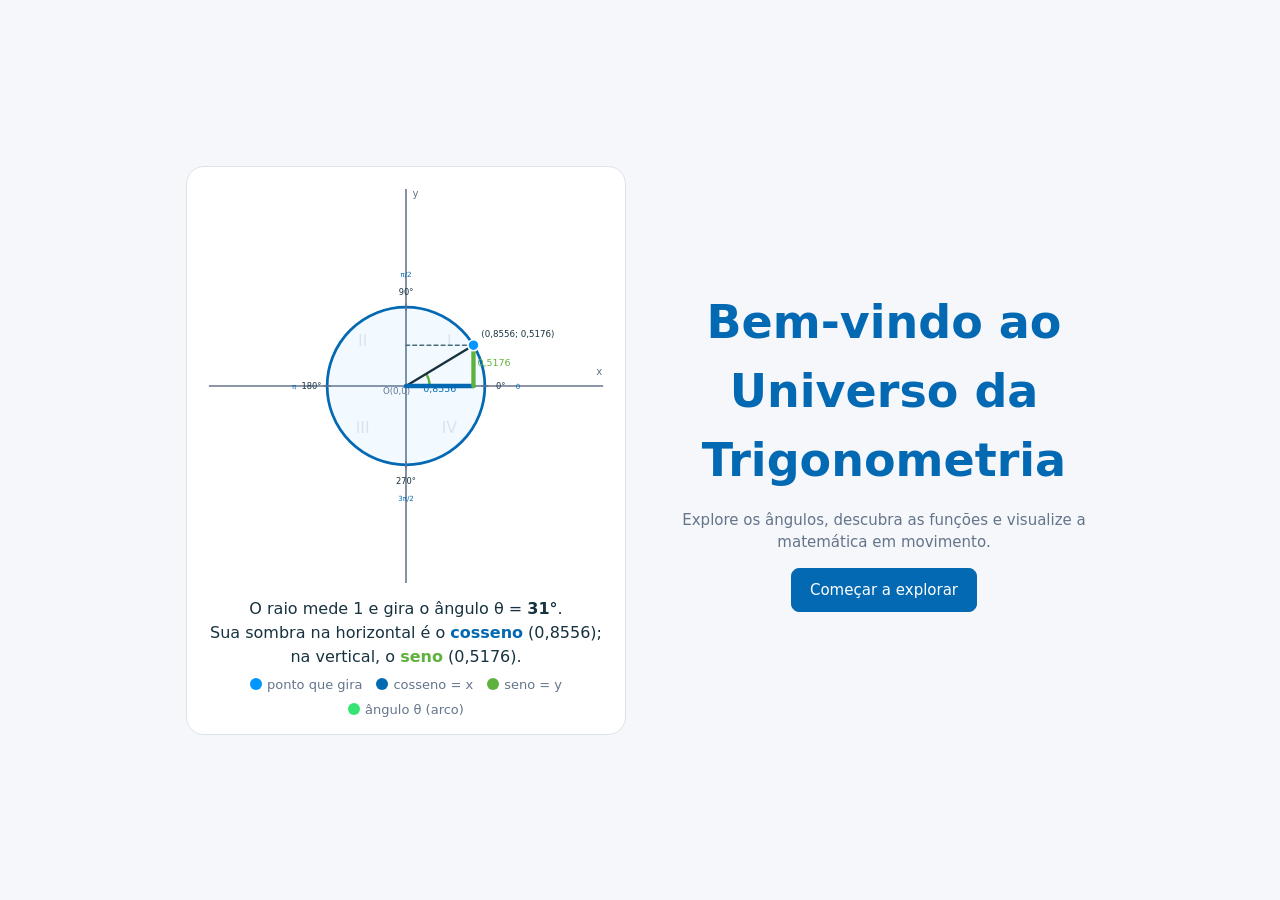
==== denilson.html @ b84fba17 "Denilson" ====
<!doctype html><html lang="pt-BR"><head><meta charset="utf-8"><meta name="viewport" content="width=device-width, initial-scale=1, viewport-fit=cover"><title>Universo da Trigonometria</title>
<style>
:root{--b1:#0369B3;--b2:#0396FE;--g1:#5FB13E;--g2:#36E473;--sl:#4A6C76;--bg:#F5F7FA;--cd:#fff;--tx:#17323f;--mu:#64748B;--bd:#dbe3ea;box-sizing:border-box;padding-top:env(safe-area-inset-top,0px);padding-bottom:env(safe-area-inset-bottom,0px)}
@media(prefers-color-scheme:dark){:root:not([data-theme="light"]){--bg:#0e1a22;--cd:#16262f;--tx:#e8f1f5;--mu:#93a6b0;--bd:#27404b}}
:root[data-theme="dark"]{--bg:#0e1a22;--cd:#16262f;--tx:#e8f1f5;--mu:#93a6b0;--bd:#27404b}
html{scroll-padding-top:env(safe-area-inset-top,0px)}*{box-sizing:border-box}
body{margin:0;background:var(--bg);color:var(--tx);font:15px/1.5 "Segoe UI",system-ui,-apple-system,Roboto,sans-serif}
button,select,input{font:inherit}button{background:var(--cd);color:var(--tx);border:1px solid var(--bd);border-radius:8px;padding:6px 12px;cursor:pointer}
button:hover{border-color:var(--b2)}button.on{background:var(--b2);border-color:var(--b2);color:#fff}button.pri{background:var(--b1);color:#fff;border-color:var(--b1);padding:10px 18px}
input[type=range]{width:100%;accent-color:var(--b2)}input[type=text],input[type=number],select{background:var(--cd);color:var(--tx);border:1px solid var(--bd);border-radius:8px;padding:9px 12px}
#wel{min-height:100vh;display:flex;flex-wrap:wrap;align-items:center;justify-content:center;gap:28px 48px;padding:24px;text-align:center}.wb{width:min(440px,92vw);background:var(--cd);border:1px solid var(--bd);border-radius:18px;padding:14px}.wb svg{max-height:60vh}#wc{font-size:16px;margin:6px 0}.lg{display:flex;flex-wrap:wrap;gap:6px 14px;justify-content:center;font-size:13px;color:var(--mu)}.lg i{display:inline-block;width:12px;height:12px;border-radius:50%;margin-right:5px;vertical-align:-1px}.wf{display:flex;flex-direction:column;align-items:center;gap:14px;width:min(420px,92vw);position:relative;z-index:2}#nm{font-size:16px;width:100%}
#wel h1{font-size:clamp(28px,5vw,46px);margin:0;color:var(--b1);max-width:16em}#wel p{color:var(--mu);margin:0;max-width:30em}
#app{display:none;min-height:100vh;grid-template-rows:auto 1fr;grid-template-columns:240px 1fr}
header{grid-column:1/3;display:flex;align-items:center;gap:12px;padding:10px 18px;background:var(--b1);color:#fff;flex-wrap:wrap}
header b{font-size:17px}header span{opacity:.85}header .sp{flex:1}header button{background:rgba(255,255,255,.15);color:#fff;border-color:rgba(255,255,255,.35)}
nav{padding:12px;border-right:1px solid var(--bd);display:flex;flex-direction:column;gap:3px;background:var(--cd)}
nav button{text-align:left;border:0;background:none;padding:8px 10px;display:flex;gap:10px;color:var(--mu)}nav button i{width:18px;font-style:normal;color:var(--b2);text-align:center}
nav button.on{background:rgba(3,150,254,.14);color:var(--b1);font-weight:600}
main{padding:18px;min-width:0;animation:f .25s}@keyframes f{from{opacity:0}}@media(prefers-reduced-motion:reduce){main{animation:none}}
.card{background:var(--cd);border:1px solid var(--bd);border-radius:14px;padding:16px;margin-bottom:14px}.card h3{margin:0 0 8px;color:var(--b1)}
.grid{display:grid;grid-template-columns:repeat(auto-fill,minmax(210px,1fr));gap:12px}.grid .card{cursor:pointer;margin:0}.grid .card:hover{border-color:var(--b2)}
.lab{display:grid;grid-template-columns:minmax(0,1fr) minmax(0,1.15fr);gap:14px}.two{display:grid;grid-template-columns:minmax(0,1fr) minmax(0,1fr);gap:14px}
.chips{display:flex;flex-wrap:wrap;gap:6px;margin:8px 0}.row{display:flex;gap:8px;align-items:center;flex-wrap:wrap;margin:6px 0}
svg{width:100%;height:auto;touch-action:none;color:var(--tx);display:block}#cv,#ca,#ce{cursor:grab;max-height:76vh}
.val{display:flex;justify-content:space-between;border-bottom:1px solid var(--bd);padding:3px 0}.val b{color:var(--g1)}
.f{font-family:Cambria,"Times New Roman",serif;font-size:17px;color:var(--b1);background:rgba(3,150,254,.08);border-radius:8px;padding:6px 10px;margin:6px 0;display:block}
table{border-collapse:collapse;width:100%}td,th{border-bottom:1px solid var(--bd);padding:5px 8px;text-align:left}th{color:var(--mu);font-weight:600}.ok{color:var(--g1);font-weight:700}.no{color:#c0392b;font-weight:700}
@media(max-width:820px){#app{grid-template-columns:1fr}header{grid-column:1}nav{flex-direction:row;overflow-x:auto;border-right:0;border-bottom:1px solid var(--bd)}nav button{white-space:nowrap}.lab,.two{grid-template-columns:1fr}}
</style></head><body>
<div id="wel"><div class="wb"><svg id="wi" viewBox="-2.6 -2.6 5.2 5.2" aria-label="Círculo trigonométrico animado"></svg><div id="wc"></div><div class="lg"><span><i style="background:#0396FE"></i>ponto que gira</span><span><i style="background:#0369B3"></i>cosseno = x</span><span><i style="background:#5FB13E"></i>seno = y</span><span><i style="background:#36E473"></i>ângulo θ (arco)</span></div></div><div class="wf"><h1>Bem-vindo ao Universo da Trigonometria</h1><p>Explore os ângulos, descubra as funções e visualize a matemática em movimento.</p>
<button class="pri" id="go">Começar a explorar</button></div></div>
<div id="app"><header><b>Universo da Trigonometria</b><span id="sc"></span><span class="sp"></span><span id="gr"></span><button id="hm">Início</button><button id="th">Modo escuro</button></header><nav id="nv"></nav><main id="mn"></main></div>
<script>
const $=s=>document.querySelector(s),P=Math.PI,T=2*P,mn=$('#mn');
const F={sin:Math.sin,cos:Math.cos,tan:Math.tan,cot:x=>1/Math.tan(x),sec:x=>1/Math.cos(x),csc:x=>1/Math.sin(x)};
const N={sin:'sen',cos:'cos',tan:'tg',cot:'cotg',sec:'sec',csc:'cossec'};
const CL={sin:'#5FB13E',cos:'#0369B3',tan:'#0396FE',cot:'#4A6C76',sec:'#36E473',csc:'#4A6C76'},DS={sec:'6 4',csc:'6 4'};
const AS={tan:[P/2,P],sec:[P/2,P],cot:[0,P],csc:[0,P]};
const S={a:P/6,fns:['sin','cos'],sh:{sin:1,cos:1,tan:0,cot:0,sec:0,csc:0,proj:1,aux:1,val:1},cx:P,cy:0,sc:70,name:''};
const g=(a,b)=>b?g(b,a%b):a,md=(a,m)=>((a%m)+m)%m,R=a=>a[Math.random()*a.length|0];
const fm=v=>isFinite(v)&&Math.abs(v)<1e6?(+v.toFixed(4)+'').replace('.',','):'Não definida';
function V(n,a){const c=Math.cos(a),s=Math.sin(a);if((n=='tan'||n=='sec')&&Math.abs(c)<1e-9||(n=='cot'||n=='csc')&&Math.abs(s)<1e-9)return NaN;return F[n](a)}
function rl(d){d=Math.round(d);if(!d)return'0';const k=g(Math.abs(d),180),n=d/k,m=180/k,p=n==1?'π':n==-1?'−π':(n+'').replace('-','−')+'π';return m==1?p:p+'/'+m}
const EX={0:['0','1'],30:['1/2','√3/2'],45:['√2/2','√2/2'],60:['√3/2','1/2'],90:['1','0']},TX={0:'0',30:'√3/3',45:'1',60:'√3'};
const sg=(t,n)=>t=='0'?t:(n?'−':'')+t;
function ex(deg){const r=Math.round(deg);if(Math.abs(deg-r)>1e-6)return null;const d=md(r,360),q=d<=90?d:d<=180?180-d:d<=270?d-180:360-d;if(!(q in EX))return null;const sn=d>180,cn=d>90&&d<270;return{sin:sg(EX[q][0],sn),cos:sg(EX[q][1],cn),tan:q==90?'Não definida':sg(TX[q],sn!=cn)}}
const quad=a=>{const d=md(a*180/P,360);return Math.abs(d%90)<1e-6||Math.abs(d%90-90)<1e-6?'Sobre o eixo':['I','II','III','IV'][Math.floor(d/90)]+' quadrante'};
// ---------- círculo ----------
function dc(a,o={}){const sh=o.sh||S.sh,c=Math.cos(a),s=Math.sin(a),t=V('tan',a),k=V('cot',a),Z=v=>Math.max(-40,Math.min(40,v));let h='';
const L=(x1,y1,x2,y2,col,w=.03,d)=>`<line x1="${x1}" y1="${-y1}" x2="${x2}" y2="${-y2}" stroke="${col}" stroke-width="${w}" ${d?`stroke-dasharray="${d}"`:''} stroke-linecap="round"/>`;
const X=(x,y,t,sz=.13,col='var(--mu)',an='middle')=>`<text x="${x}" y="${-y}" font-size="${sz}" fill="${col}" text-anchor="${an}">${t}</text>`;
h+=`<line x1="-2.5" x2="2.5" y1="0" y2="0" stroke="var(--mu)" stroke-width=".02"/><line y1="-2.5" y2="2.5" x1="0" x2="0" stroke="var(--mu)" stroke-width=".02"/>${X(2.45,.14,'x')}${X(.12,2.4,'y')}${X(-.12,-.1,'O(0,0)',.11)}<circle r="1" fill="rgba(3,150,254,.05)" stroke="var(--b1)" stroke-width=".035"/>`;
[['I',.55,.55],['II',-.55,.55],['III',-.55,-.55],['IV',.55,-.55]].forEach(q=>h+=X(q[1],q[2]-.04,q[0],.2,'var(--bd)'));
if(!o.min)for(let d=0;d<360;d+=30){[45,135,225,315].includes(d)||0;h+=''}
const ds=o.min?[0,90,180,270]:[0,30,45,60,90,120,135,150,180,210,225,240,270,300,315,330];
ds.forEach(d=>{const r=d*P/180,cc=Math.cos(r),ss=Math.sin(r);h+=L(cc*.96,ss*.96,cc*1.04,ss*1.04,'var(--mu)',.02)+X(cc*1.2,ss*1.2-.04,d+'°',.105,'var(--tx)')+X(cc*1.42,ss*1.42-.04,rl(d),.09,'var(--b1)')});
if(sh.aux&&!o.min){if(Math.abs(c)>1e-9)h+=L(1,-3,1,3,'var(--bd)',.012);if(Math.abs(s)>1e-9)h+=L(-3,1,3,1,'var(--bd)',.012);h+=L(-c*3,-s*3,c*3,s*3,'var(--bd)',.012)}
if(o.guide)h+=o.guide;
const w=a%T,ar=.3;h+=`<path d="M${ar} 0 A${ar} ${ar} 0 ${Math.abs(w)>P?1:0} ${w>=0?0:1} ${ar*Math.cos(w)} ${-ar*Math.sin(w)}" fill="rgba(54,228,115,.25)" stroke="var(--g1)" stroke-width=".03"/>`;
h+=L(0,0,c,s,'var(--tx)',.03);
if(sh.proj){h+=L(c,s,0,s,'var(--sl)',.018,'.05 .04')+L(c,s,c,0,'var(--sl)',.018,'.05 .04')}
if(sh.cos)h+=L(0,0,c,0,CL.cos,.055);if(sh.sin)h+=L(c,0,c,s,CL.sin,.055);
if(sh.tan&&isFinite(t))h+=L(1,0,1,Z(t),CL.tan,.05);if(sh.sec&&isFinite(t))h+=L(0,0,1,Z(t),CL.sec,.035,'.09 .06');
if(sh.cot&&isFinite(k))h+=L(0,1,Z(k),1,CL.cot,.05);if(sh.csc&&isFinite(k))h+=L(0,0,Z(k),1,CL.csc,.035,'.09 .06');
if(sh.val){if(sh.sin)h+=X(c+(c>=0?.05:-.05),s/2,fm(s),.12,CL.sin,c>=0?'start':'end');if(sh.cos)h+=X(c/2,s>=0?-.08:.17,fm(c),.12,CL.cos);if(sh.tan&&Math.abs(t)<2.4)h+=X(1.05,Z(t)/2,fm(t),.12,CL.tan,'start')}
(o.pts||[]).forEach(p=>h+=`<circle cx="${Math.cos(p)}" cy="${-Math.sin(p)}" r=".055" fill="var(--g2)" stroke="var(--b1)" stroke-width=".02"/>`+X(Math.cos(p)*1.0+.06,-Math.sin(p)*1.0+.0,'',0));
h+=`<circle cx="${c}" cy="${-s}" r=".07" fill="var(--b2)" stroke="#fff" stroke-width=".02"/>`+X(c>=0?c+.1:c-.1,s>=0?s+.1:s-.05,`(${fm(c)}; ${fm(s)})`,.11,'var(--tx)',c>=0?'start':'end');return h}
function svgDrag(el,fn){let on=0;const m=e=>{const p=el.createSVGPoint();p.x=e.clientX;p.y=e.clientY;fn(p.matrixTransform(el.getScreenCTM().inverse()))};el.onpointerdown=e=>{on=1;el.setPointerCapture(e.pointerId);m(e)};el.onpointermove=e=>{if(on)m(e)};el.onpointerup=()=>on=0}
const circDrag=(el,cb)=>svgDrag(el,q=>{S.a=md(Math.atan2(-q.y,q.x),T);cb()});
// ---------- gráfico ----------
const mk=n=>({n,f:F[n],c:CL[n],d:DS[n],as:AS[n],dots:1});
function gr(fns,a,pts=1){const W=720,H=320,ys=58,X=x=>W/2+(x-S.cx)*S.sc,Y=y=>H/2-(y-S.cy)*ys,x0=S.cx-W/2/S.sc,x1=S.cx+W/2/S.sc;let h='';
for(let k=Math.ceil(x0/(P/2));k<=x1/(P/2);k++){const px=X(k*P/2);h+=`<line x1="${px}" x2="${px}" y2="${H}" stroke="var(--bd)" stroke-width="${k%2?.6:1}"/>`;if(S.sc>28||k%2==0)h+=`<text x="${px+3}" y="${H-16}" font-size="10" fill="var(--mu)">${k?rl(k*90):'0'}</text><text x="${px+3}" y="${H-5}" font-size="9" fill="var(--mu)">${k*90}°</text>`}
for(let y=-4;y<=4;y++){h+=`<line y1="${Y(y)}" y2="${Y(y)}" x2="${W}" stroke="var(--bd)" stroke-width=".7"/><text x="3" y="${Y(y)-3}" font-size="10" fill="var(--mu)">${y}</text>`}
h+=`<line x2="${W}" y1="${Y(0)}" y2="${Y(0)}" stroke="var(--tx)" stroke-width="1.2"/><line x1="${X(0)}" x2="${X(0)}" y2="${H}" stroke="var(--tx)" stroke-width="1.2"/>`;
fns.forEach(o=>{if(o.as)for(let k=Math.floor((x0-o.as[0])/o.as[1]);o.as[0]+k*o.as[1]<=x1;k++)h+=`<line x1="${X(o.as[0]+k*o.as[1])}" x2="${X(o.as[0]+k*o.as[1])}" y2="${H}" stroke="${o.c}" stroke-dasharray="4 4" opacity=".6"/>`;
let d='',pv=null;for(let px=0;px<=W;px+=2){const x=x0+px/S.sc,y=o.f(x);if(!isFinite(y)||Math.abs(y)>9){pv=null;continue}d+=(pv===null||Math.abs(y-pv)>3?'M':'L')+px+' '+Y(y).toFixed(1);pv=y}
h+=`<path d="${d}" fill="none" stroke="${o.c}" stroke-width="2.6" ${o.d?`stroke-dasharray="${o.d}"`:''}/>`;
if(o.dots)for(let k=Math.ceil(x0/(P/2));k<=x1/(P/2);k++){const x=k*P/2,y=o.f(x);if(isFinite(y)&&Math.abs(y)<1.001&&Math.abs(y)>-1)h+=`<circle cx="${X(x)}" cy="${Y(y)}" r="3.5" fill="${o.c}" stroke="#fff"/>`}});
if(a!=null)for(let k=-3;k<=3;k++){const x=a+k*T;if(x<x0||x>x1)continue;h+=`<line x1="${X(x)}" x2="${X(x)}" y1="${Y(0)}" y2="${H*(k?.0:1)*0+0||0}" stroke="none"/>`;fns.forEach(o=>{const y=o.n?V(o.n,x):o.f(x);if(isFinite(y)&&Math.abs(y)<9)h+=`<line x1="${X(x)}" x2="${X(x)}" y1="${Y(0)}" y2="${Y(y)}" stroke="${o.c}" stroke-dasharray="3 3"/><circle cx="${X(x)}" cy="${Y(y)}" r="6" fill="var(--b2)" stroke="#fff" stroke-width="2"/>`})}
return h}
function gMount(el,cu,getF,onA){const upd=()=>el.innerHTML=gr(getF(),S.a);const pos=e=>{const p=el.createSVGPoint();p.x=e.clientX;p.y=e.clientY;const q=p.matrixTransform(el.getScreenCTM().inverse());return[S.cx+(q.x-360)/S.sc,S.cy-(q.y-160)/58]};let on=0;
el.onpointerdown=e=>{on=1;el.setPointerCapture(e.pointerId);mv(e,1)};el.onpointermove=e=>mv(e,on);el.onpointerup=()=>on=0;
function mv(e,d){const[x,y]=pos(e);if(cu){const f=getF()[0],v=f.n?V(f.n,x):f.f(x);cu.textContent=`x = ${fm(x)} rad = ${fm(x*180/P)}° ; y = ${fm(v)}`}if(d&&onA){S.a=md(x,T);onA()}}
el.onwheel=e=>{e.preventDefault();S.sc=Math.max(15,Math.min(250,S.sc*(e.deltaY<0?1.1:.9)));upd()};return upd}
const gBtns=id=>`<div class="row" id="${id}"><button data-z="1.25">＋</button><button data-z=".8">−</button><button data-x="-1">←</button><button data-x="1">→</button><button data-y="1">↑</button><button data-y="-1">↓</button><button data-r="1">Reiniciar</button></div>`;
function gWire(id,upd){$('#'+id).onclick=e=>{const d=e.target.dataset;if(d.z)S.sc=Math.max(15,Math.min(250,S.sc*d.z));if(d.x)S.cx+=d.x*1;if(d.y)S.cy+=d.y*.5;if(d.r){S.cx=P;S.cy=0;S.sc=70}upd()}}
// ---------- laboratório ----------
const INFO={sin:['ℝ','[−1, 1]','2π','x = kπ','nenhuma','ímpar: sen(−x) = −sen x'],cos:['ℝ','[−1, 1]','2π','x = π/2 + kπ','nenhuma','par: cos(−x) = cos x'],tan:['x ≠ π/2 + kπ','ℝ','π','x = kπ','x = π/2 + kπ','ímpar'],cot:['x ≠ kπ','ℝ','π','x = π/2 + kπ','x = kπ','ímpar'],sec:['x ≠ π/2 + kπ','(−∞,−1] ∪ [1,∞)','2π','nenhum','x = π/2 + kπ','par'],csc:['x ≠ kπ','(−∞,−1] ∪ [1,∞)','2π','nenhum','x = kπ','ímpar']};
let raf=0;
function lab(pre){S.fns=[...pre];mn.innerHTML=`<div class="lab"><div><div class="card"><svg id="cv" viewBox="-2.6 -2.6 5.2 5.2"></svg><input id="sl" type="range" min="0" max="360" step="1" aria-label="Ângulo"><div class="row"><button id="pl">▶ Animar</button><span style="color:var(--mu)">Arraste o ponto ou use o controle.</span></div><div class="chips" id="tg"></div></div></div><div><div class="card" id="pn"></div><div class="card"><div class="chips" id="fc"></div><svg id="gv" viewBox="0 0 720 320"></svg><div id="cu" style="color:var(--mu);min-height:22px">Passe o cursor sobre o gráfico.</div>${gBtns('gb')}<div id="ig"></div></div></div></div>`;
const tg=[['sin','sen'],['cos','cos'],['tan','tg'],['cot','cotg'],['sec','sec'],['csc','cossec'],['proj','Projeções'],['aux','Linhas auxiliares'],['val','Valores']];
const drawT=()=>{$('#tg').innerHTML=tg.map(t=>`<button data-k="${t[0]}" class="${S.sh[t[0]]?'on':''}">${t[1]}</button>`).join('');$('#fc').innerHTML='Gráficos: '+Object.keys(F).map(n=>`<button data-f="${n}" class="${S.fns.includes(n)?'on':''}" style="${S.fns.includes(n)?'':'border-color:'+CL[n]}">${N[n]}</button>`).join('')};
const gu=gMount($('#gv'),$('#cu'),()=>S.fns.map(mk),()=>upd());
function upd(){const a=S.a,d=a*180/P,e=ex(d);$('#cv').innerHTML=dc(a);$('#sl').value=md(d,360)>359.5&&d<360?0:md(d,360);gu();
const row=(l,v,c)=>`<div class="val"><span style="color:${c||'inherit'}">${l}</span><b>${v}</b></div>`;
$('#pn').innerHTML=row('Ângulo',fm(d)+'°')+row('Radianos',(e||Math.abs(d-Math.round(d))<1e-9?rl(d)+' ≈ ':'')+fm(a)+' rad')+row('Quadrante',quad(a))+['sin','cos','tan','sec','csc','cot'].map(n=>{const v=V(n,a);return row(N[n]+'(θ)'+(n=='sin'?' = y':n=='cos'?' = x':''),(e&&e[n]?e[n]+' ≈ ':'')+fm(v),CL[n])}).join('');
const f=INFO[S.fns[0]];$('#ig').innerHTML=`<div style="color:var(--mu);font-size:13px">${N[S.fns[0]]}(x): domínio ${f[0]} · imagem ${f[1]} · período ${f[2]} · zeros ${f[3]} · assíntotas ${f[4]}</div>`}
$('#sl').oninput=e=>{S.a=e.target.value*P/180;upd()};circDrag($('#cv'),upd);
$('#tg').onclick=e=>{const k=e.target.dataset.k;if(k){S.sh[k]^=1;drawT();upd()}};
$('#fc').onclick=e=>{const k=e.target.dataset.f;if(!k)return;const i=S.fns.indexOf(k);if(i>=0){if(S.fns.length>1)S.fns.splice(i,1)}else S.fns.unshift(k);drawT();upd()};
gWire('gb',upd);cancelAnimationFrame(raf);$('#pl').onclick=e=>{if(e.target.dataset.on){e.target.dataset.on='';e.target.textContent='▶ Animar';return}e.target.dataset.on=1;e.target.textContent='❚❚ Pausar';const b=e.target,st=()=>{if(!b.dataset.on||!b.isConnected)return;S.a=md(S.a+.012,T);upd();raf=requestAnimationFrame(st)};st()};
drawT();upd()}
// ---------- triângulo ----------
function tri(rat){const id='t'+Math.random().toString(36).slice(2,6);const box=document.createElement('div');box.innerHTML=`<svg viewBox="0 0 400 290" id="${id}"></svg><label>Ângulo θ: <b id="${id}v"></b><input type="range" min="5" max="85" value="35" id="${id}s"></label><div id="${id}i"></div>`;
const draw=()=>{const th=+$('#'+id+'s').value,r=th*P/180,L=250,A=[40,260],B=[40+L*Math.cos(r),260],C=[B[0],260-L*Math.sin(r)],t=(x,y,s,c)=>`<text x="${x}" y="${y}" font-size="13" fill="${c}" text-anchor="middle">${s}</text>`;
$('#'+id).innerHTML=`<polygon points="${A} ${B} ${C}" fill="rgba(3,150,254,.08)" stroke="var(--b1)" stroke-width="2.5"/><path d="M${B[0]-14} 260v-14h14" fill="none" stroke="var(--mu)"/><path d="M${A[0]+36} 260A36 36 0 0 0 ${A[0]+36*Math.cos(r)} ${260-36*Math.sin(r)}" fill="none" stroke="var(--g1)" stroke-width="2.5"/>${t(A[0]+62,254,'θ','var(--g1)')}${t((A[0]+B[0])/2,282,'cateto adjacente','var(--b1)')}${t(B[0]+8,(260+C[1])/2,'cateto oposto','var(--b1)').replace('text-anchor="middle"','text-anchor="end"')}${t((A[0]+B[0])/2-30,(260+C[1])/2-12,'hipotenusa','var(--g1)')}`;
$('#'+id+'v').textContent=th+'°';const o=10*Math.sin(r),aj=10*Math.cos(r);$('#'+id+'i').innerHTML=`<div class="val"><span>Hipotenusa = 10 · oposto</span><b>${fm(o)} · adjacente ${fm(aj)}</b></div><div class="val"><span>Complemento · suplemento</span><b>${90-th}° · ${180-th}°</b></div>`+(rat?['sen(θ) = oposto/hipotenusa = '+fm(o/10),'cos(θ) = adjacente/hipotenusa = '+fm(aj/10),'tg(θ) = oposto/adjacente = '+fm(o/aj),'sec(θ) = 1/cos θ = '+fm(10/aj),'cossec(θ) = 1/sen θ = '+fm(10/o),'cotg(θ) = 1/tg θ = '+fm(aj/o)].map(x=>`<span class="f">${x}</span>`).join(''):`<div class="val"><span>Tipo de ângulo</span><b>agudo (θ &lt; 90°)</b></div>`)};
setTimeout(()=>{$('#'+id+'s').oninput=draw;draw()});return box.innerHTML}
// ---------- módulos ----------
const card=(t,b)=>`<div class="card"><h3>${t}</h3>${b}</div>`,f=t=>`<span class="f">${t}</span>`;
function intro(){mn.innerHTML=`<div class="two"><div>${card('O que é trigonometria?','<p>Do grego <i>trigonon</i> (triângulo) e <i>metron</i> (medida): estuda a relação entre ângulos e lados. Nasceu na astronomia e na navegação, e hoje aparece em engenharia, física, eletricidade e computação gráfica.</p>')}${card('Lados do triângulo retângulo','<p>A <b>hipotenusa</b> fica oposta ao ângulo reto. Em relação a θ, o <b>cateto oposto</b> está à frente dele e o <b>adjacente</b> está ao lado.</p>'+f('a² = b² + c²'))}${card('Tipos de ângulo e unidades','<p>Agudo (&lt;90°), reto (90°), obtuso (90°–180°), raso (180°). Complemento: 90° − θ. Suplemento: 180° − θ.</p>'+f('180° = π rad &nbsp;⇒&nbsp; rad = graus · π/180'))}</div>${card('Explore: altere θ',tri(0))}</div>`}
function ang(){mn.innerHTML=`<div class="two"><div class="card"><svg id="ca" viewBox="-2.6 -2.6 5.2 5.2"></svg><label>Ângulo (−720° a 720°): <input type="number" id="an" value="30" style="width:90px"><input type="range" id="as" min="-720" max="720" value="30"></label></div><div><div class="card" id="ai"></div>${card('Tabela de conversões','<table><tr><th>Graus</th><th>Radianos</th><th>Graus</th><th>Radianos</th></tr>'+[0,30,45,60,90,120,135,150].map((d,i)=>`<tr><td>${d}°</td><td>${rl(d)}</td><td>${[180,210,225,240,270,300,315,360][i]}°</td><td>${rl([180,210,225,240,270,300,315,360][i])}</td></tr>`).join('')+'</table>')}</div></div>`;
let d=30;const u=()=>{S.a=d*P/180;$('#ca').innerHTML=dc(S.a,{sh:{proj:1,sin:0},min:1});$('#an').value=d;$('#as').value=d;const c=md(d,360);$('#ai').innerHTML=`<h3>Medidas</h3><div class="val"><span>Graus</span><b>${d}°</b></div><div class="val"><span>Radianos</span><b>${Number.isInteger(d)?rl(d)+' ≈ ':''}${fm(d*P/180)}</b></div><div class="val"><span>Quadrante</span><b>${quad(S.a)}</b></div><div class="val"><span>Sentido</span><b>${d>0?'positivo (anti-horário)':d<0?'negativo (horário)':'sem rotação'}</b></div><div class="val"><span>Voltas completas</span><b>${Math.trunc(d/360)}</b></div><div class="val"><span>Menor ângulo côngruo (0°–360°)</span><b>${c}°</b></div><div class="val"><span>Coterminais</span><b>${c}° + k·360°</b></div><div class="val"><span>Comprimento do arco (r=1)</span><b>${fm(Math.abs(d*P/180))}</b></div>`};
$('#an').oninput=e=>{d=+e.target.value||0;u()};$('#as').oninput=e=>{d=+e.target.value;u()};svgDrag($('#ca'),q=>{d=Math.round(md(Math.atan2(-q.y,q.x),T)*180/P);u()});u()}
function raz(){const items=[['Seno','sen(θ) = cateto oposto / hipotenusa','No círculo: coordenada y do ponto.'],['Cosseno','cos(θ) = cateto adjacente / hipotenusa','No círculo: coordenada x do ponto.'],['Tangente','tg(θ) = cateto oposto / cateto adjacente = sen θ / cos θ','Inclinação de uma rampa: 45° → tg = 1.'],['Secante, cossecante, cotangente','sec θ = 1/cos θ · cossec θ = 1/sen θ · cotg θ = 1/tg θ','Inversos das razões principais.']];
mn.innerHTML=`<div class="two"><div>${items.map(i=>card(i[0],f(i[1])+`<p>${i[2]}</p>`)).join('')}${card('Exemplo resolvido','<p>Rampa com 30° e 10 m de comprimento: altura = 10 · sen 30° = 10 · 1/2 = <b>5 m</b>.</p>')}</div>${card('Triângulo interativo',tri(1))}</div>`}
function fun(){let n='sin';const sl=`<input type="range" id="fa" min="0" max="360" value="${md(S.a*180/P,360)|0}">`;mn.innerHTML=`<div class="card"><div class="chips" id="ft"></div><div class="two"><div id="fi"></div><div><svg id="gv" viewBox="0 0 720 320"></svg>${sl}${gBtns('gb')}</div></div></div>`;
S.cx=P;S.cy=0;S.sc=70;const gu=gMount($('#gv'),null,()=>[mk(n)],()=>{$('#fa').value=md(S.a*180/P,360);gu()});
const u=()=>{$('#ft').innerHTML=Object.keys(F).map(k=>`<button data-k="${k}" class="${k==n?'on':''}">${N[k]}</button>`).join('');const i=INFO[n];$('#fi').innerHTML=`<h3>f(x) = ${N[n]}(x)</h3>`+['Domínio','Imagem','Período','Zeros','Assíntotas','Simetria'].map((l,j)=>`<div class="val"><span>${l}</span><b>${i[j]}</b></div>`).join('')+`<p>${{sin:'Oscila entre −1 e 1; é a altura y do ponto no círculo.',cos:'Mesma forma do seno, adiantada em π/2; é a abscissa x.',tan:'Cresce em cada intervalo (−π/2+kπ, π/2+kπ) e vai ao infinito nas assíntotas.',cot:'Decresce em cada intervalo (kπ, (k+1)π); inverso da tangente.',sec:'Inverso do cosseno; nunca assume valores entre −1 e 1.',csc:'Inverso do seno; nunca assume valores entre −1 e 1.'}[n]}</p>`;gu()};
$('#ft').onclick=e=>{if(e.target.dataset.k){n=e.target.dataset.k;u()}};$('#fa').oninput=e=>{S.a=e.target.value*P/180;gu()};gWire('gb',gu);u()}
function idn(){const a=S.a,s=Math.sin(a),c=Math.cos(a),t=V('tan',a),b=P/5,rows=[['sen²x + cos²x = 1',s*s+c*c,1],['tg x = sen x / cos x',t,s/c],['1 + tg²x = sec²x',1+t*t,V('sec',a)**2],['1 + cotg²x = cossec²x',1+V('cot',a)**2,V('csc',a)**2],['sen(x+36°) = sen x cos 36° + cos x sen 36°',Math.sin(a+b),s*Math.cos(b)+c*Math.sin(b)],['sen 2x = 2 sen x cos x',Math.sin(2*a),2*s*c],['cos 2x = cos²x − sen²x',Math.cos(2*a),c*c-s*s],['sen(90° − x) = cos x',Math.sin(P/2-a),c],['sen(180° − x) = sen x',Math.sin(P-a),s],['sen²(x/2) = (1 − cos x)/2',Math.sin(a/2)**2,(1-c)/2]];
mn.innerHTML=`<div class="two"><div class="card"><svg id="ce" viewBox="-2.6 -2.6 5.2 5.2"></svg><input id="is" type="range" min="0" max="360" value="${md(a*180/P,360)|0}"><p>Arraste o ponto: o triângulo de catetos |cos| e |sen| e hipotenusa 1 prova a identidade fundamental (Pitágoras).</p></div><div>${card('Demonstração rápida','<p>No círculo, x = cos θ, y = sen θ e x² + y² = 1. Dividindo por cos²θ: 1 + tg²θ = sec²θ. Dividindo por sen²θ: cotg²θ + 1 = cossec²θ.</p>')}<div class="card" id="il"></div></div></div>`;
const u=()=>{$('#ce').innerHTML=dc(S.a,{sh:{sin:1,cos:1,proj:0,val:1,aux:0},min:1});const a=S.a,s=Math.sin(a),c=Math.cos(a),t=V('tan',a),b=P/5,Q=[['sen²x + cos²x = 1',s*s+c*c,1],['tg x = sen x / cos x',t,s/c],['1 + tg²x = sec²x',1+t*t,V('sec',a)**2],['1 + cotg²x = cossec²x',1+V('cot',a)**2,V('csc',a)**2],['sen(x+36°) = sen x cos 36° + cos x sen 36°',Math.sin(a+b),s*Math.cos(b)+c*Math.sin(b)],['sen 2x = 2 sen x cos x',Math.sin(2*a),2*s*c],['cos 2x = cos²x − sen²x',Math.cos(2*a),c*c-s*s],['sen(90° − x) = cos x',Math.sin(P/2-a),c],['sen(180° − x) = sen x',Math.sin(P-a),s],['sen²(x/2) = (1 − cos x)/2',Math.sin(a/2)**2,(1-c)/2]];
$('#il').innerHTML=`<h3>Verificação numérica em x = ${fm(a*180/P)}°</h3><table><tr><th>Identidade</th><th>Esq.</th><th>Dir.</th></tr>${Q.map(r=>`<tr><td>${r[0]}</td><td>${fm(r[1])}</td><td>${fm(r[2])}</td></tr>`).join('')}</table>`};
$('#is').oninput=e=>{S.a=e.target.value*P/180;u()};circDrag($('#ce'),()=>{$('#is').value=md(S.a*180/P,360);u()});u()}
function eqn(){let fn='sin',v=.5;mn.innerHTML=`<div class="two"><div class="card"><svg id="ce" viewBox="-2.6 -2.6 5.2 5.2"></svg></div><div><div class="card"><div class="chips" id="eb"></div><label>Valor c: <b id="ev"></b><input type="range" id="er" min="-1" max="1" step=".05"></label><div id="eo"></div></div>${card('Exemplo passo a passo','<p>2·sen(x) − 1 = 0</p><p>1) Isole: sen x = 1/2.<br>2) Ângulo de referência: arcsen(1/2) = π/6.<br>3) Seno positivo → I e II quadrantes: x = π/6 e x = π − π/6 = 5π/6.<br>4) Solução geral: x = π/6 + 2kπ ou x = 5π/6 + 2kπ, k ∈ ℤ.</p>')}</div></div>`;
const u=()=>{const al=fn=='sin'?Math.asin(v):fn=='cos'?Math.acos(v):Math.atan(v),p=fn=='sin'?[al,P-al]:fn=='cos'?[al,-al]:[al,al+P],ps=p.map(x=>md(x,T)),dd=ps.map(x=>Math.round(x*180/P*100)/100);
const gd=fn=='sin'?`<line x1="-2.5" x2="2.5" y1="${-v}" y2="${-v}" stroke="var(--g1)" stroke-width=".03"/>`:fn=='cos'?`<line y1="-2.5" y2="2.5" x1="${v}" x2="${v}" stroke="var(--g1)" stroke-width=".03"/>`:`<line x1="-2.5" y1="${2.5*v}" x2="2.5" y2="${-2.5*v}" stroke="var(--g1)" stroke-width=".03"/>`;
$('#ce').innerHTML=dc(ps[0],{sh:{aux:0,proj:0,sin:0,val:0},min:1,guide:gd,pts:ps});
$('#eb').innerHTML=[['sin','sen x = c'],['cos','cos x = c'],['tan','tg x = c']].map(x=>`<button data-k="${x[0]}" class="${fn==x[0]?'on':''}">${x[1]}</button>`).join('');$('#ev').textContent=fm(v);$('#er').min=fn=='tan'?-3:-1;$('#er').max=fn=='tan'?3:1;$('#er').value=v;
$('#eo').innerHTML=`<div class="val"><span>Soluções em [0°, 360°)</span><b>${[...new Set(dd)].join('°, ')}°</b></div><div class="val"><span>Em radianos</span><b>${fm(ps[0])}; ${fm(ps[1])}</b></div>`+f(fn=='tan'?`x = ${fm(al)} + kπ, k ∈ ℤ`:`x = ${fm(p[0])} + 2kπ ou x = ${fm(p[1])} + 2kπ`)};
$('#eb').onclick=e=>{if(e.target.dataset.k){fn=e.target.dataset.k;v=Math.max(-1,Math.min(1,v));u()}};$('#er').oninput=e=>{v=+e.target.value;u()};u()}
function trf(){let n='sin',A=1,B=1,C=0,D=0;S.cx=0;S.cy=0;S.sc=45;mn.innerHTML=`<div class="card"><div class="chips" id="tb"></div><svg id="gv" viewBox="0 0 720 320"></svg>${gBtns('gb')}<div class="two" id="ts"></div><div id="to"></div></div>`;
const fs=()=>[{n:null,f:x=>F[n](x),c:'var(--mu)',d:'4 4'},{n:null,f:x=>A*F[n](B*x+C)+D,c:'#0396FE'}];const gu=gMount($('#gv'),null,fs);
const sl=[['A','Amplitude A',-3,3],['B','Frequência B',.25,4],['C','Deslocamento horizontal C',-6.3,6.3],['D','Deslocamento vertical D',-2,2]];
$('#ts').innerHTML=sl.map(s=>`<label>${s[1]}: <b id="v${s[0]}"></b><input type="range" data-p="${s[0]}" min="${s[2]}" max="${s[3]}" step=".05" value="${{A,B,C,D}[s[0]]}"></label>`).join('');
const u=()=>{$('#tb').innerHTML=['sin','cos','tan'].map(k=>`<button data-k="${k}" class="${k==n?'on':''}">A·${N[k]}(Bx + C) + D</button>`).join('');sl.forEach(s=>$('#v'+s[0]).textContent=fm({A,B,C,D}[s[0]]));
$('#to').innerHTML=f(`f(x) = ${fm(A)}·${N[n]}(${fm(B)}x + ${fm(C)}) + ${fm(D)}`)+`<div class="val"><span>Período</span><b>${fm((n=='tan'?P:T)/Math.abs(B))} rad</b></div>`+(n!='tan'?`<div class="val"><span>Amplitude</span><b>${fm(Math.abs(A))}</b></div>`:'')+`<div class="val"><span>Deslocamento de fase −C/B</span><b>${fm(-C/B)}</b></div><div class="val"><span>Linha média y</span><b>${fm(D)}</b></div><p style="color:var(--mu)">A estica na vertical (A&lt;0 reflete); B comprime na horizontal; C desloca para a esquerda (C&gt;0); D sobe o gráfico.</p>`;gu()};
$('#tb').onclick=e=>{if(e.target.dataset.k){n=e.target.dataset.k;u()}};$('#ts').oninput=e=>{const q={A,B,C,D};q[e.target.dataset.p]=+e.target.value;({A,B,C,D}=q);u()};gWire('gb',gu);u()}
function app(){mn.innerHTML=`<div class="two"><div class="card"><svg id="tr" viewBox="0 0 420 260"></svg><label>Distância: <b id="dv"></b><input type="range" id="dd" min="5" max="50" value="20"></label><label>Ângulo de elevação: <b id="av"></b><input type="range" id="aa" min="10" max="80" value="40"></label><div id="ar"></div></div><div>${card('Medir alturas','<p>De uma distância d e com ângulo de elevação θ, a altura é h = d·tg θ (+ altura dos olhos). Usado por topógrafos e engenheiros.</p>')}${card('Outras aplicações','<p><b>Arquitetura e construção:</b> inclinação de telhados e rampas. <b>Física:</b> decomposição de forças e ondas. <b>Eletricidade:</b> corrente alternada v(t) = V·sen(ωt). <b>Astronomia:</b> paralaxe e distâncias. <b>Navegação:</b> rumos e triangulação por GPS.</p>')}</div></div>`;
const u=()=>{const d=+$('#dd').value,a=+$('#aa').value,h=d*Math.tan(a*P/180),k=Math.min(7,320/d),m=Math.min(1.2,150/(h+1.6));$('#dv').textContent=d+' m';$('#av').textContent=a+'°';const x0=40,y0=230,w=Math.min(340,d*7),hh=Math.min(200,h*5.2);
$('#tr').innerHTML=`<line x1="10" x2="410" y1="${y0}" y2="${y0}" stroke="var(--mu)"/><polygon points="${x0},${y0} ${x0+w},${y0} ${x0+w},${y0-hh}" fill="rgba(95,177,62,.15)" stroke="var(--g1)" stroke-width="2.5"/><text x="${x0+w+6}" y="${y0-hh/2}" font-size="13" fill="var(--b1)">h</text><text x="${x0+w/2}" y="${y0+16}" font-size="13" fill="var(--b1)" text-anchor="middle">d</text><text x="${x0+34}" y="${y0-6}" font-size="12" fill="var(--g1)">θ</text>`;
$('#ar').innerHTML=f(`h = ${d} · tg ${a}° ≈ ${fm(h)} m`)};$('#dd').oninput=u;$('#aa').oninput=u;u()}
// ---------- exercícios ----------
const nr=[['1',1],['−1',-1],['√3',Math.sqrt(3)],['−√3',-Math.sqrt(3)],['√3/3',1/Math.sqrt(3)],['−√3/3',-1/Math.sqrt(3)]];
const QS=[[()=>{const d=R([30,45,60,120,135,150,210,240,300]);return{q:`Converta ${d}° para radianos.`,o:[rl(d),rl(d+30),rl(d+90),rl(d+15)],e:`${d}·π/180 = ${rl(d)}.`}},()=>{const d=R([20,50,100,130,200,250,290,340]),q=['I','II','III','IV'];return{q:`Em que quadrante está ${d}°?`,o:[q[Math.floor(d/90)],...q.filter((_,i)=>i!=Math.floor(d/90))],e:`Cada quadrante tem 90°: ${d}° está no ${q[Math.floor(d/90)]}.`}}],
[()=>{const d=R([30,45,60,120,135,150,210,225,240,300,315,330]),e=ex(d),all=['1/2','√2/2','√3/2','−1/2','−√2/2','−√3/2'];return{q:`Quanto vale sen(${d}°)?`,o:[e.sin,...all.filter(x=>x!=e.sin).slice(0,3)],e:`Ângulo de referência e sinal do quadrante: sen ${d}° = ${e.sin}.`}},()=>{const d=R([45,60,30,135,150,225,240,315]),v=Math.tan(d*P/180),c=nr.reduce((a,b)=>Math.abs(b[1]-v)<Math.abs(a[1]-v)?b:a);return{q:`Quanto vale tg(${d}°)?`,o:[c[0],...nr.filter(x=>x!=c).slice(0,3).map(x=>x[0])],e:`tg = sen/cos = ${c[0]}.`}},()=>{const B=R([2,3,4]),t=R(['sen','cos']);return{q:`Qual o período de f(x) = ${t}(${B}x)?`,o:[rl(360/B),rl(360),rl(360*B),rl(180/B)].filter((x,i,a)=>a.indexOf(x)==i),e:`Período = 2π/|B| = ${rl(360/B)}.`}}],
[()=>({q:'Onde estão as assíntotas verticais de f(x) = tg(x)?',o:['x = π/2 + kπ','x = kπ','x = π/2 + 2kπ','x = kπ/2'],e:'tg = sen/cos não existe quando cos x = 0, isto é, x = π/2 + kπ.'}),()=>R([{q:'1 + tg²x é igual a:',o:['sec²x','cossec²x','cos²x','1'],e:'Divida sen² + cos² = 1 por cos².'},{q:'sen(90° − x) é igual a:',o:['cos x','sen x','−cos x','tg x'],e:'Ângulos complementares: sen(90° − x) = cos x.'}]),()=>R([{q:'Soluções de sen x = 1/2 em [0, 2π]:',o:['π/6 e 5π/6','π/3 e 2π/3','π/6 e 7π/6','π/4 e 3π/4'],e:'Seno positivo: I e II quadrantes; referência π/6 → π/6 e π − π/6.'},{q:'Soluções de cos x = 1/2 em [0, 2π]:',o:['π/3 e 5π/3','π/6 e 11π/6','π/3 e 2π/3','π/6 e 5π/6'],e:'Cosseno positivo: I e IV; referência π/3 → π/3 e 2π − π/3.'}])]];
function exe(){let lv=0,pt=[0,0],cur;mn.innerHTML=`<div class="card"><div class="chips" id="lv"></div><div id="qq"></div><div id="pt" style="color:var(--mu)"></div></div>`;
const nx=()=>{cur=R(QS[lv])();const o=cur.o.slice(0,4).map((t,i)=>({t,ok:!i}));o.sort(()=>Math.random()-.5);cur.os=o;draw()};
const draw=(pick)=>{$('#lv').innerHTML=['Básico','Intermediário','Avançado'].map((l,i)=>`<button data-l="${i}" class="${i==lv?'on':''}">${l}</button>`).join('');
$('#qq').innerHTML=`<h3>${cur.q}</h3><div class="chips">${cur.os.map((o,i)=>`<button data-i="${i}" ${pick!=null?'disabled':''}>${o.t}</button>`).join('')}</div>`+(pick!=null?`<p class="${cur.os[pick].ok?'ok':'no'}">${cur.os[pick].ok?'✔ Acertou!':'✘ Resposta correta: '+cur.os.find(o=>o.ok).t}</p><p><b>Resolução:</b> ${cur.e}</p><button class="pri" id="nx">Próximo exercício</button>`:'');$('#pt').textContent=`Acertos: ${pt[0]} de ${pt[1]}`};
$('#lv').onclick=e=>{if(e.target.dataset.l){lv=+e.target.dataset.l;nx()}};$('#qq').onclick=e=>{const t=e.target;if(t.dataset.i){const i=+t.dataset.i;pt[1]++;pt[0]+=cur.os[i].ok;draw(i)}if(t.id=='nx')nx()};nx()}
// ---------- navegação ----------
const SEC=[['Introdução à trigonometria','△',intro],['Ângulos e medidas','∠',ang],['Círculo trigonométrico','◯',()=>lab(['sin','cos'])],['Razões trigonométricas','◺',raz],['Funções trigonométricas','ƒ',fun],['Gráficos trigonométricos','∿',()=>lab(['sin','cos','tan'])],['Secante e cossecante','⌇',()=>lab(['sec','csc'])],['Identidades trigonométricas','≡',idn],['Equações trigonométricas','=',eqn],['Transformações e propriedades','↕',trf],['Aplicações práticas','⚒',app],['Exercícios interativos','✎',exe]];
function home(){$('#sc').textContent='· Início';document.querySelectorAll('nav button').forEach(b=>b.classList.remove('on'));mn.innerHTML=`<div class="card"><h3>Olá, ${S.name}! Vamos explorar a trigonometria?</h3><p>Escolha um módulo ou vá direto ao laboratório, onde círculo e gráficos se movem juntos.</p><button class="pri" onclick="go(-1)">Abrir o laboratório</button></div><div class="grid">${SEC.map((s,i)=>`<div class="card" onclick="go(${i})"><h3>${s[1]} ${s[0]}</h3></div>`).join('')}</div>`}
function go(i){cancelAnimationFrame(raf);const s=i<0?['Laboratório trigonométrico','',()=>lab(['sin','cos','tan'])]:SEC[i];$('#sc').textContent='· '+s[0];document.querySelectorAll('nav button').forEach((b,j)=>b.classList.toggle('on',j==i+1));S.cx=P;S.cy=0;S.sc=70;s[2]();scrollTo(0,0)}
$('#nv').innerHTML=`<button><i>★</i>Laboratório</button>`+SEC.map(s=>`<button><i>${s[1]}</i>${s[0]}</button>`).join('');document.querySelectorAll('nav button').forEach((b,j)=>b.onclick=()=>go(j-1));
let wa=0,wr=requestAnimationFrame(function w(){wa=(wa+.008)%T;const d=Math.round(wa*180/P);$('#wi').innerHTML=dc(wa,{sh:{sin:1,cos:1,proj:1,val:1},min:1});$('#wc').innerHTML=`O raio mede 1 e gira o ângulo θ = <b>${d}°</b>.<br>Sua sombra na horizontal é o <b style="color:#0369B3">cosseno</b> (${fm(Math.cos(wa))}); na vertical, o <b style="color:#5FB13E">seno</b> (${fm(Math.sin(wa))}).`;wr=requestAnimationFrame(w)});$('#go').onclick=()=>{const v='estudante';cancelAnimationFrame(wr);S.name=v;$('#wel').style.display='none';$('#app').style.display='grid';$('#gr').textContent='Olá, '+v+'!';home()};
$('#hm').onclick=home;
$('#th').onclick=()=>{const r=document.documentElement,d=(r.dataset.theme||(matchMedia('(prefers-color-scheme:dark)').matches?'dark':'light'))=='dark';r.dataset.theme=d?'light':'dark';$('#th').textContent=d?'Modo escuro':'Modo claro'};
</script></body></html>
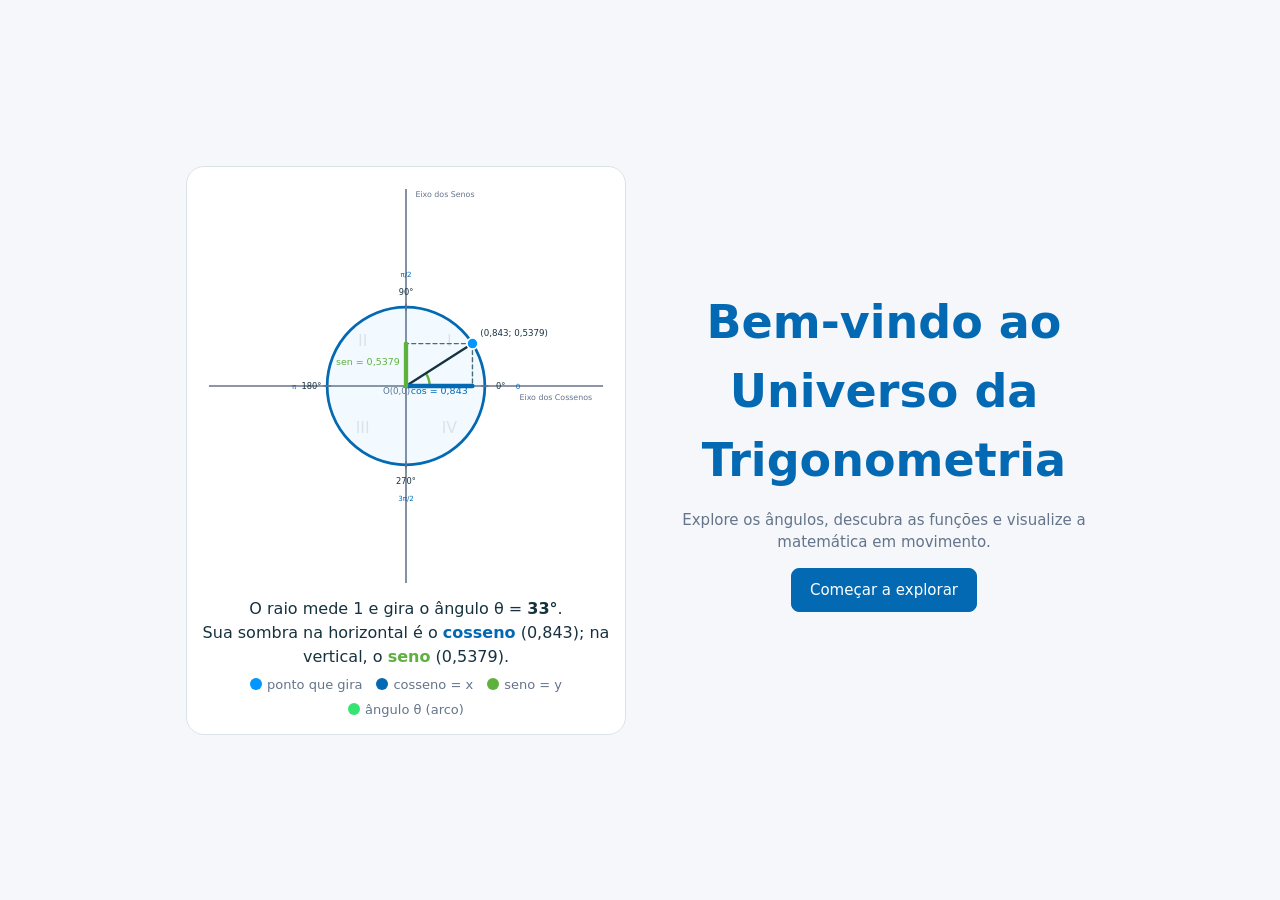
==== commit f3c1dba8: "Denislon seno corrigido" ====
--- a/denilson.html
+++ b/denilson.html
@@ -49,20 +49,20 @@
 function dc(a,o={}){const sh=o.sh||S.sh,c=Math.cos(a),s=Math.sin(a),t=V('tan',a),k=V('cot',a),Z=v=>Math.max(-40,Math.min(40,v));let h='';
 const L=(x1,y1,x2,y2,col,w=.03,d)=>`<line x1="${x1}" y1="${-y1}" x2="${x2}" y2="${-y2}" stroke="${col}" stroke-width="${w}" ${d?`stroke-dasharray="${d}"`:''} stroke-linecap="round"/>`;
 const X=(x,y,t,sz=.13,col='var(--mu)',an='middle')=>`<text x="${x}" y="${-y}" font-size="${sz}" fill="${col}" text-anchor="${an}">${t}</text>`;
-h+=`<line x1="-2.5" x2="2.5" y1="0" y2="0" stroke="var(--mu)" stroke-width=".02"/><line y1="-2.5" y2="2.5" x1="0" x2="0" stroke="var(--mu)" stroke-width=".02"/>${X(2.45,.14,'x')}${X(.12,2.4,'y')}${X(-.12,-.1,'O(0,0)',.11)}<circle r="1" fill="rgba(3,150,254,.05)" stroke="var(--b1)" stroke-width=".035"/>`;
+h+=`<line x1="-2.5" x2="2.5" y1="0" y2="0" stroke="var(--mu)" stroke-width=".02"/><line y1="-2.5" y2="2.5" x1="0" x2="0" stroke="var(--mu)" stroke-width=".02"/>${X(1.9,-.18,'Eixo dos Cossenos',.1)}${X(.12,2.4,'Eixo dos Senos',.1,'var(--mu)','start')}${X(-.12,-.1,'O(0,0)',.11)}<circle r="1" fill="rgba(3,150,254,.05)" stroke="var(--b1)" stroke-width=".035"/>`;
 [['I',.55,.55],['II',-.55,.55],['III',-.55,-.55],['IV',.55,-.55]].forEach(q=>h+=X(q[1],q[2]-.04,q[0],.2,'var(--bd)'));
 if(!o.min)for(let d=0;d<360;d+=30){[45,135,225,315].includes(d)||0;h+=''}
 const ds=o.min?[0,90,180,270]:[0,30,45,60,90,120,135,150,180,210,225,240,270,300,315,330];
 ds.forEach(d=>{const r=d*P/180,cc=Math.cos(r),ss=Math.sin(r);h+=L(cc*.96,ss*.96,cc*1.04,ss*1.04,'var(--mu)',.02)+X(cc*1.2,ss*1.2-.04,d+'°',.105,'var(--tx)')+X(cc*1.42,ss*1.42-.04,rl(d),.09,'var(--b1)')});
-if(sh.aux&&!o.min){if(Math.abs(c)>1e-9)h+=L(1,-3,1,3,'var(--bd)',.012);if(Math.abs(s)>1e-9)h+=L(-3,1,3,1,'var(--bd)',.012);h+=L(-c*3,-s*3,c*3,s*3,'var(--bd)',.012)}
+
 if(o.guide)h+=o.guide;
 const w=a%T,ar=.3;h+=`<path d="M${ar} 0 A${ar} ${ar} 0 ${Math.abs(w)>P?1:0} ${w>=0?0:1} ${ar*Math.cos(w)} ${-ar*Math.sin(w)}" fill="rgba(54,228,115,.25)" stroke="var(--g1)" stroke-width=".03"/>`;
 h+=L(0,0,c,s,'var(--tx)',.03);
 if(sh.proj){h+=L(c,s,0,s,'var(--sl)',.018,'.05 .04')+L(c,s,c,0,'var(--sl)',.018,'.05 .04')}
-if(sh.cos)h+=L(0,0,c,0,CL.cos,.055);if(sh.sin)h+=L(c,0,c,s,CL.sin,.055);
-if(sh.tan&&isFinite(t))h+=L(1,0,1,Z(t),CL.tan,.05);if(sh.sec&&isFinite(t))h+=L(0,0,1,Z(t),CL.sec,.035,'.09 .06');
-if(sh.cot&&isFinite(k))h+=L(0,1,Z(k),1,CL.cot,.05);if(sh.csc&&isFinite(k))h+=L(0,0,Z(k),1,CL.csc,.035,'.09 .06');
-if(sh.val){if(sh.sin)h+=X(c+(c>=0?.05:-.05),s/2,fm(s),.12,CL.sin,c>=0?'start':'end');if(sh.cos)h+=X(c/2,s>=0?-.08:.17,fm(c),.12,CL.cos);if(sh.tan&&Math.abs(t)<2.4)h+=X(1.05,Z(t)/2,fm(t),.12,CL.tan,'start')}
+if(sh.cos)h+=L(0,0,c,0,CL.cos,.055);if(sh.sin)h+=L(0,0,0,s,CL.sin,.055);
+if(sh.tan||sh.sec)h+=L(1,-3,1,3,CL.tan,.012)+X(1.06,2.3,'Eixo das Tangentes',.1,CL.tan,'start');if(sh.tan&&isFinite(t))h+=L(1,0,1,Z(t),CL.tan,.055);if(sh.sec&&isFinite(t))h+=L(0,0,1,Z(t),CL.sec,.06);
+if(sh.cot)h+=L(-3,1,3,1,CL.cot,.012)+X(-2.55,1.08,'Eixo das Cotangentes',.1,CL.cot,'start');if(sh.cot&&isFinite(k))h+=L(0,1,Z(k),1,CL.cot,.055);if(sh.csc&&isFinite(k))h+=L(0,0,0,Z(1/s),CL.csc,.055,'.1 .06');
+{const vl=(n,v)=>n+(sh.val?' = '+fm(v):''),cl=v=>Math.max(-2.3,Math.min(2.3,v));if(sh.sin)h+=X(-.08,s/2,vl('sen',s),.12,CL.sin,'end');if(sh.cos)h+=X(c/2,s>=0?-.1:.18,vl('cos',c),.12,CL.cos);if(sh.tan&&isFinite(t))h+=X(1.06,cl(t/2),vl('tg',t),.12,CL.tan,'start');if(sh.sec&&isFinite(t))h+=X(.45,cl(t/2)+.1,vl('sec',1/c),.12,CL.sec,'end');if(sh.cot&&isFinite(k))h+=X(cl(k/2),1.1,vl('cotg',k),.12,CL.cot);if(sh.csc&&isFinite(k))h+=X(.08,cl(1/s/2),vl('cossec',1/s),.12,CL.csc,'start')}
 (o.pts||[]).forEach(p=>h+=`<circle cx="${Math.cos(p)}" cy="${-Math.sin(p)}" r=".055" fill="var(--g2)" stroke="var(--b1)" stroke-width=".02"/>`+X(Math.cos(p)*1.0+.06,-Math.sin(p)*1.0+.0,'',0));
 h+=`<circle cx="${c}" cy="${-s}" r=".07" fill="var(--b2)" stroke="#fff" stroke-width=".02"/>`+X(c>=0?c+.1:c-.1,s>=0?s+.1:s-.05,`(${fm(c)}; ${fm(s)})`,.11,'var(--tx)',c>=0?'start':'end');return h}
 function svgDrag(el,fn){let on=0;const m=e=>{const p=el.createSVGPoint();p.x=e.clientX;p.y=e.clientY;fn(p.matrixTransform(el.getScreenCTM().inverse()))};el.onpointerdown=e=>{on=1;el.setPointerCapture(e.pointerId);m(e)};el.onpointermove=e=>{if(on)m(e)};el.onpointerup=()=>on=0}
@@ -89,7 +89,7 @@
 const INFO={sin:['ℝ','[−1, 1]','2π','x = kπ','nenhuma','ímpar: sen(−x) = −sen x'],cos:['ℝ','[−1, 1]','2π','x = π/2 + kπ','nenhuma','par: cos(−x) = cos x'],tan:['x ≠ π/2 + kπ','ℝ','π','x = kπ','x = π/2 + kπ','ímpar'],cot:['x ≠ kπ','ℝ','π','x = π/2 + kπ','x = kπ','ímpar'],sec:['x ≠ π/2 + kπ','(−∞,−1] ∪ [1,∞)','2π','nenhum','x = π/2 + kπ','par'],csc:['x ≠ kπ','(−∞,−1] ∪ [1,∞)','2π','nenhum','x = kπ','ímpar']};
 let raf=0;
 function lab(pre){S.fns=[...pre];mn.innerHTML=`<div class="lab"><div><div class="card"><svg id="cv" viewBox="-2.6 -2.6 5.2 5.2"></svg><input id="sl" type="range" min="0" max="360" step="1" aria-label="Ângulo"><div class="row"><button id="pl">▶ Animar</button><span style="color:var(--mu)">Arraste o ponto ou use o controle.</span></div><div class="chips" id="tg"></div></div></div><div><div class="card" id="pn"></div><div class="card"><div class="chips" id="fc"></div><svg id="gv" viewBox="0 0 720 320"></svg><div id="cu" style="color:var(--mu);min-height:22px">Passe o cursor sobre o gráfico.</div>${gBtns('gb')}<div id="ig"></div></div></div></div>`;
-const tg=[['sin','sen'],['cos','cos'],['tan','tg'],['cot','cotg'],['sec','sec'],['csc','cossec'],['proj','Projeções'],['aux','Linhas auxiliares'],['val','Valores']];
+const tg=[['sin','sen'],['cos','cos'],['tan','tg'],['cot','cotg'],['sec','sec'],['csc','cossec'],['proj','Projeções'],['val','Valores']];
 const drawT=()=>{$('#tg').innerHTML=tg.map(t=>`<button data-k="${t[0]}" class="${S.sh[t[0]]?'on':''}">${t[1]}</button>`).join('');$('#fc').innerHTML='Gráficos: '+Object.keys(F).map(n=>`<button data-f="${n}" class="${S.fns.includes(n)?'on':''}" style="${S.fns.includes(n)?'':'border-color:'+CL[n]}">${N[n]}</button>`).join('')};
 const gu=gMount($('#gv'),$('#cu'),()=>S.fns.map(mk),()=>upd());
 function upd(){const a=S.a,d=a*180/P,e=ex(d);$('#cv').innerHTML=dc(a);$('#sl').value=md(d,360)>359.5&&d<360?0:md(d,360);gu();
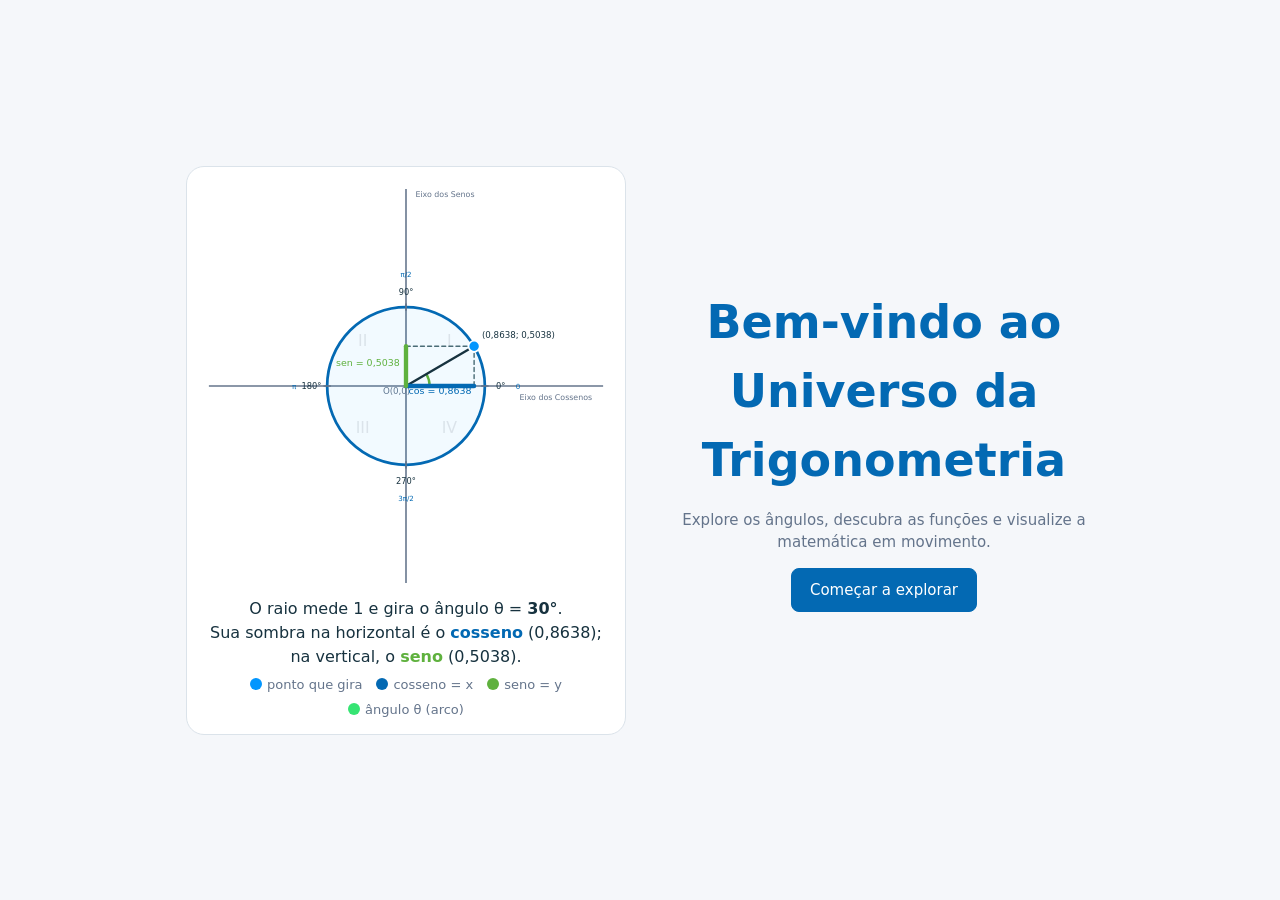
==== commit 0f59067a: "Correcao 2" ====
--- a/denilson.html
+++ b/denilson.html
@@ -60,9 +60,13 @@
 h+=L(0,0,c,s,'var(--tx)',.03);
 if(sh.proj){h+=L(c,s,0,s,'var(--sl)',.018,'.05 .04')+L(c,s,c,0,'var(--sl)',.018,'.05 .04')}
 if(sh.cos)h+=L(0,0,c,0,CL.cos,.055);if(sh.sin)h+=L(0,0,0,s,CL.sin,.055);
-if(sh.tan||sh.sec)h+=L(1,-3,1,3,CL.tan,.012)+X(1.06,2.3,'Eixo das Tangentes',.1,CL.tan,'start');if(sh.tan&&isFinite(t))h+=L(1,0,1,Z(t),CL.tan,.055);if(sh.sec&&isFinite(t))h+=L(0,0,1,Z(t),CL.sec,.06);
-if(sh.cot)h+=L(-3,1,3,1,CL.cot,.012)+X(-2.55,1.08,'Eixo das Cotangentes',.1,CL.cot,'start');if(sh.cot&&isFinite(k))h+=L(0,1,Z(k),1,CL.cot,.055);if(sh.csc&&isFinite(k))h+=L(0,0,0,Z(1/s),CL.csc,.055,'.1 .06');
-{const vl=(n,v)=>n+(sh.val?' = '+fm(v):''),cl=v=>Math.max(-2.3,Math.min(2.3,v));if(sh.sin)h+=X(-.08,s/2,vl('sen',s),.12,CL.sin,'end');if(sh.cos)h+=X(c/2,s>=0?-.1:.18,vl('cos',c),.12,CL.cos);if(sh.tan&&isFinite(t))h+=X(1.06,cl(t/2),vl('tg',t),.12,CL.tan,'start');if(sh.sec&&isFinite(t))h+=X(.45,cl(t/2)+.1,vl('sec',1/c),.12,CL.sec,'end');if(sh.cot&&isFinite(k))h+=X(cl(k/2),1.1,vl('cotg',k),.12,CL.cot);if(sh.csc&&isFinite(k))h+=X(.08,cl(1/s/2),vl('cossec',1/s),.12,CL.csc,'start')}
+if(sh.tan||sh.sec)h+=L(1,-3,1,3,CL.tan,.012)+X(1.06,2.3,'Eixo das Tangentes',.1,CL.tan,'start');if(sh.tan&&isFinite(t))h+=L(1,0,1,Z(t),CL.tan,.055);
+if(sh.cot)h+=L(-3,1,3,1,CL.cot,.012)+X(-2.55,1.08,'Eixo das Cotangentes',.1,CL.cot,'start');if(sh.cot&&isFinite(k))h+=L(0,1,Z(k),1,CL.cot,.055);if(sh.sec||sh.csc){const xs=Math.abs(c)>1e-9?1/c:NaN,ys=Math.abs(s)>1e-9?1/s:NaN,cp=v=>Math.max(-2.45,Math.min(2.45,v)),pts=[];
+if(isFinite(xs))pts.push([cp(xs),0]);if(isFinite(ys))pts.push([0,cp(ys)]);
+pts.forEach(q=>h+=L(c,s,q[0],q[1],'var(--sl)',.018,'.05 .04'));
+if(sh.sec&&isFinite(xs))h+=L(0,0,cp(xs),0,CL.sec,.06)+`<circle cx="${cp(xs)}" cy="0" r=".055" fill="${CL.sec}" stroke="#fff" stroke-width=".02"/>`;
+if(sh.csc&&isFinite(ys))h+=L(0,0,0,cp(ys),CL.csc,.06)+`<circle cx="0" cy="${-cp(ys)}" r=".055" fill="${CL.csc}" stroke="#fff" stroke-width=".02"/>`}
+{const vl=(n,v)=>n+(sh.val?' = '+fm(v):''),cl=v=>Math.max(-2.3,Math.min(2.3,v));if(sh.sin)h+=X(-.08,s/2,vl('sen',s),.12,CL.sin,'end');if(sh.cos)h+=X(c/2,s>=0?-.1:.18,vl('cos',c),.12,CL.cos);if(sh.tan&&isFinite(t))h+=X(1.06,cl(t/2),vl('tg',t),.12,CL.tan,'start');if(sh.sec&&Math.abs(c)>1e-9)h+=X(cl(1/c/2),s>=0?-.12:.2,vl('sec',1/c),.12,CL.sec);if(sh.cot&&isFinite(k))h+=X(cl(k/2),1.1,vl('cotg',k),.12,CL.cot);if(sh.csc&&Math.abs(s)>1e-9)h+=X(c>=0?-.1:.1,cl(1/s/2),vl('cossec',1/s),.12,CL.csc,c>=0?'end':'start')}
 (o.pts||[]).forEach(p=>h+=`<circle cx="${Math.cos(p)}" cy="${-Math.sin(p)}" r=".055" fill="var(--g2)" stroke="var(--b1)" stroke-width=".02"/>`+X(Math.cos(p)*1.0+.06,-Math.sin(p)*1.0+.0,'',0));
 h+=`<circle cx="${c}" cy="${-s}" r=".07" fill="var(--b2)" stroke="#fff" stroke-width=".02"/>`+X(c>=0?c+.1:c-.1,s>=0?s+.1:s-.05,`(${fm(c)}; ${fm(s)})`,.11,'var(--tx)',c>=0?'start':'end');return h}
 function svgDrag(el,fn){let on=0;const m=e=>{const p=el.createSVGPoint();p.x=e.clientX;p.y=e.clientY;fn(p.matrixTransform(el.getScreenCTM().inverse()))};el.onpointerdown=e=>{on=1;el.setPointerCapture(e.pointerId);m(e)};el.onpointermove=e=>{if(on)m(e)};el.onpointerup=()=>on=0}
@@ -153,7 +157,7 @@
 $('#qq').innerHTML=`<h3>${cur.q}</h3><div class="chips">${cur.os.map((o,i)=>`<button data-i="${i}" ${pick!=null?'disabled':''}>${o.t}</button>`).join('')}</div>`+(pick!=null?`<p class="${cur.os[pick].ok?'ok':'no'}">${cur.os[pick].ok?'✔ Acertou!':'✘ Resposta correta: '+cur.os.find(o=>o.ok).t}</p><p><b>Resolução:</b> ${cur.e}</p><button class="pri" id="nx">Próximo exercício</button>`:'');$('#pt').textContent=`Acertos: ${pt[0]} de ${pt[1]}`};
 $('#lv').onclick=e=>{if(e.target.dataset.l){lv=+e.target.dataset.l;nx()}};$('#qq').onclick=e=>{const t=e.target;if(t.dataset.i){const i=+t.dataset.i;pt[1]++;pt[0]+=cur.os[i].ok;draw(i)}if(t.id=='nx')nx()};nx()}
 // ---------- navegação ----------
-const SEC=[['Introdução à trigonometria','△',intro],['Ângulos e medidas','∠',ang],['Círculo trigonométrico','◯',()=>lab(['sin','cos'])],['Razões trigonométricas','◺',raz],['Funções trigonométricas','ƒ',fun],['Gráficos trigonométricos','∿',()=>lab(['sin','cos','tan'])],['Secante e cossecante','⌇',()=>lab(['sec','csc'])],['Identidades trigonométricas','≡',idn],['Equações trigonométricas','=',eqn],['Transformações e propriedades','↕',trf],['Aplicações práticas','⚒',app],['Exercícios interativos','✎',exe]];
+const SEC=[['Introdução à trigonometria','△',intro],['Ângulos e medidas','∠',ang],['Círculo trigonométrico','◯',()=>lab(['sin','cos'])],['Razões trigonométricas','◺',raz],['Funções trigonométricas','ƒ',fun],['Gráficos trigonométricos','∿',()=>lab(['sin','cos','tan'])],['Secante e cossecante','⌇',()=>{Object.assign(S.sh,{sec:1,csc:1,tan:0,cot:0});lab(['sec','csc'])}],['Identidades trigonométricas','≡',idn],['Equações trigonométricas','=',eqn],['Transformações e propriedades','↕',trf],['Aplicações práticas','⚒',app],['Exercícios interativos','✎',exe]];
 function home(){$('#sc').textContent='· Início';document.querySelectorAll('nav button').forEach(b=>b.classList.remove('on'));mn.innerHTML=`<div class="card"><h3>Olá, ${S.name}! Vamos explorar a trigonometria?</h3><p>Escolha um módulo ou vá direto ao laboratório, onde círculo e gráficos se movem juntos.</p><button class="pri" onclick="go(-1)">Abrir o laboratório</button></div><div class="grid">${SEC.map((s,i)=>`<div class="card" onclick="go(${i})"><h3>${s[1]} ${s[0]}</h3></div>`).join('')}</div>`}
 function go(i){cancelAnimationFrame(raf);const s=i<0?['Laboratório trigonométrico','',()=>lab(['sin','cos','tan'])]:SEC[i];$('#sc').textContent='· '+s[0];document.querySelectorAll('nav button').forEach((b,j)=>b.classList.toggle('on',j==i+1));S.cx=P;S.cy=0;S.sc=70;s[2]();scrollTo(0,0)}
 $('#nv').innerHTML=`<button><i>★</i>Laboratório</button>`+SEC.map(s=>`<button><i>${s[1]}</i>${s[0]}</button>`).join('');document.querySelectorAll('nav button').forEach((b,j)=>b.onclick=()=>go(j-1));
